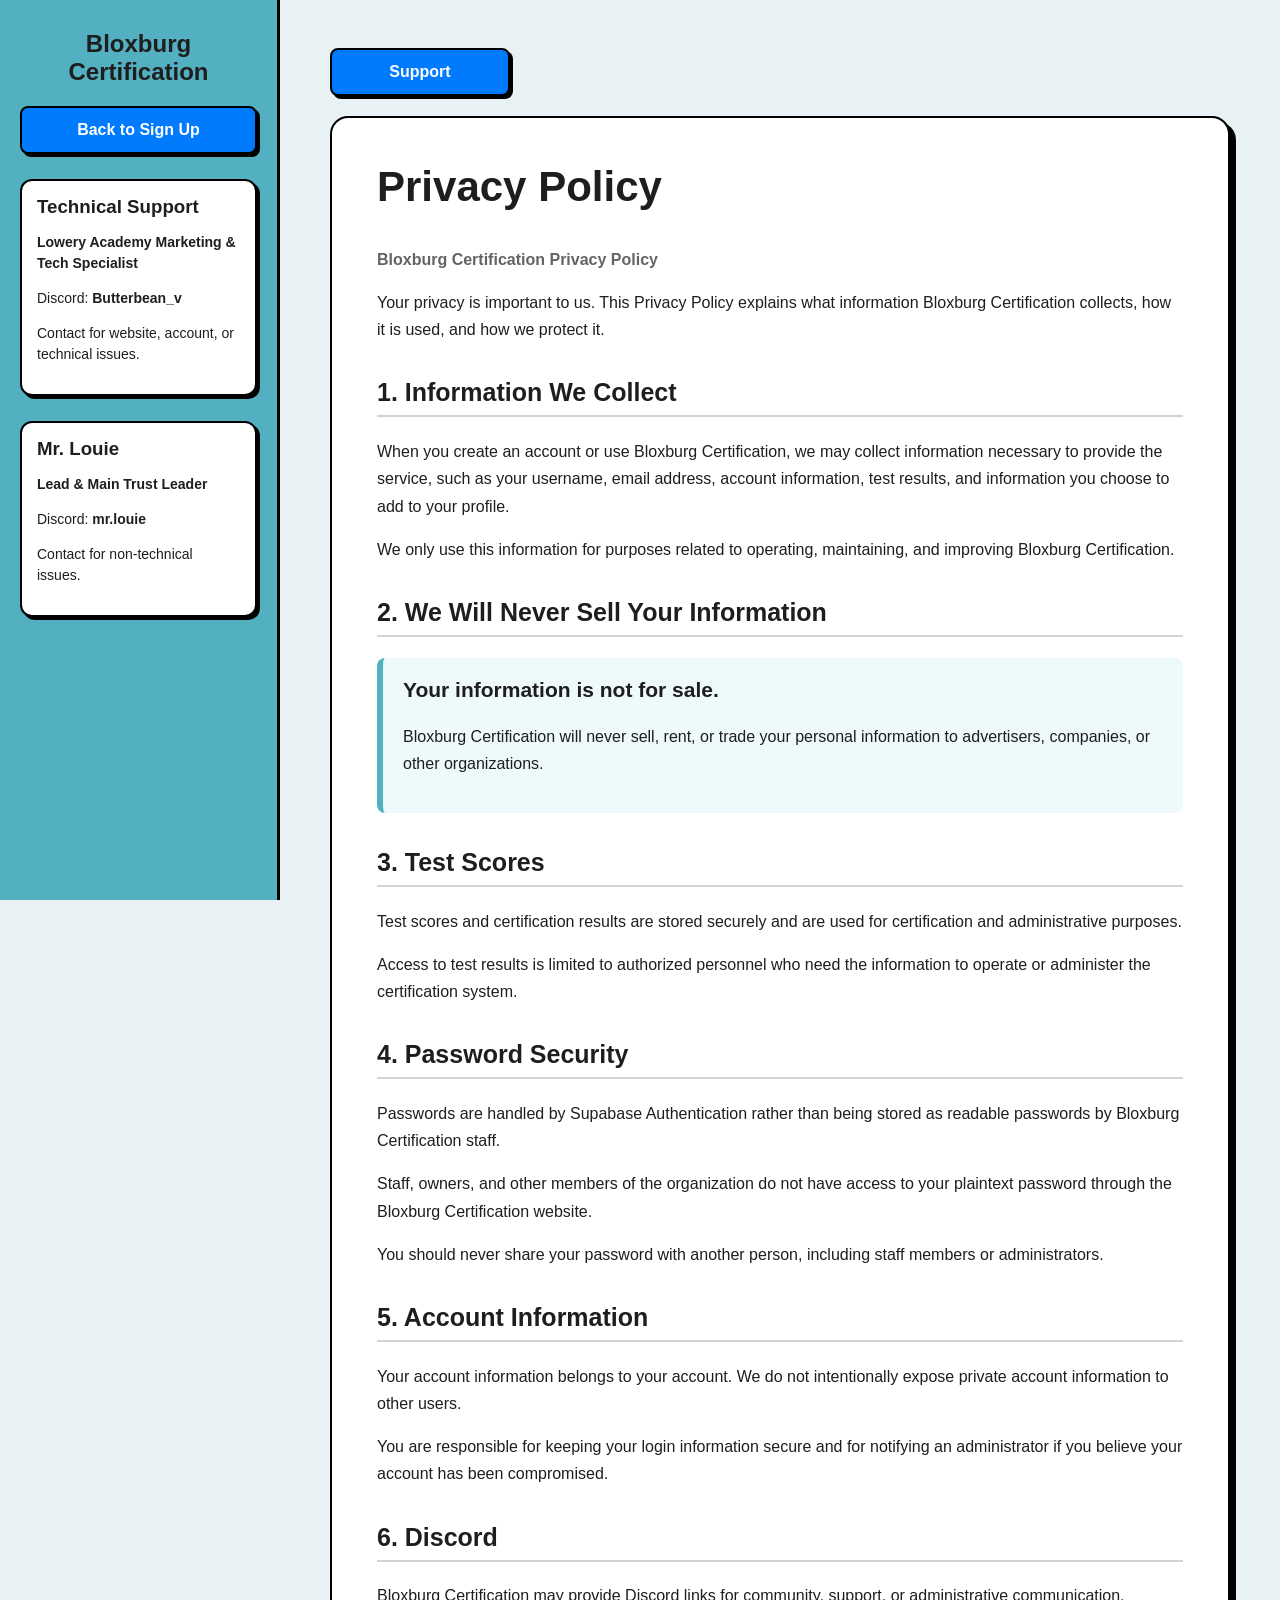
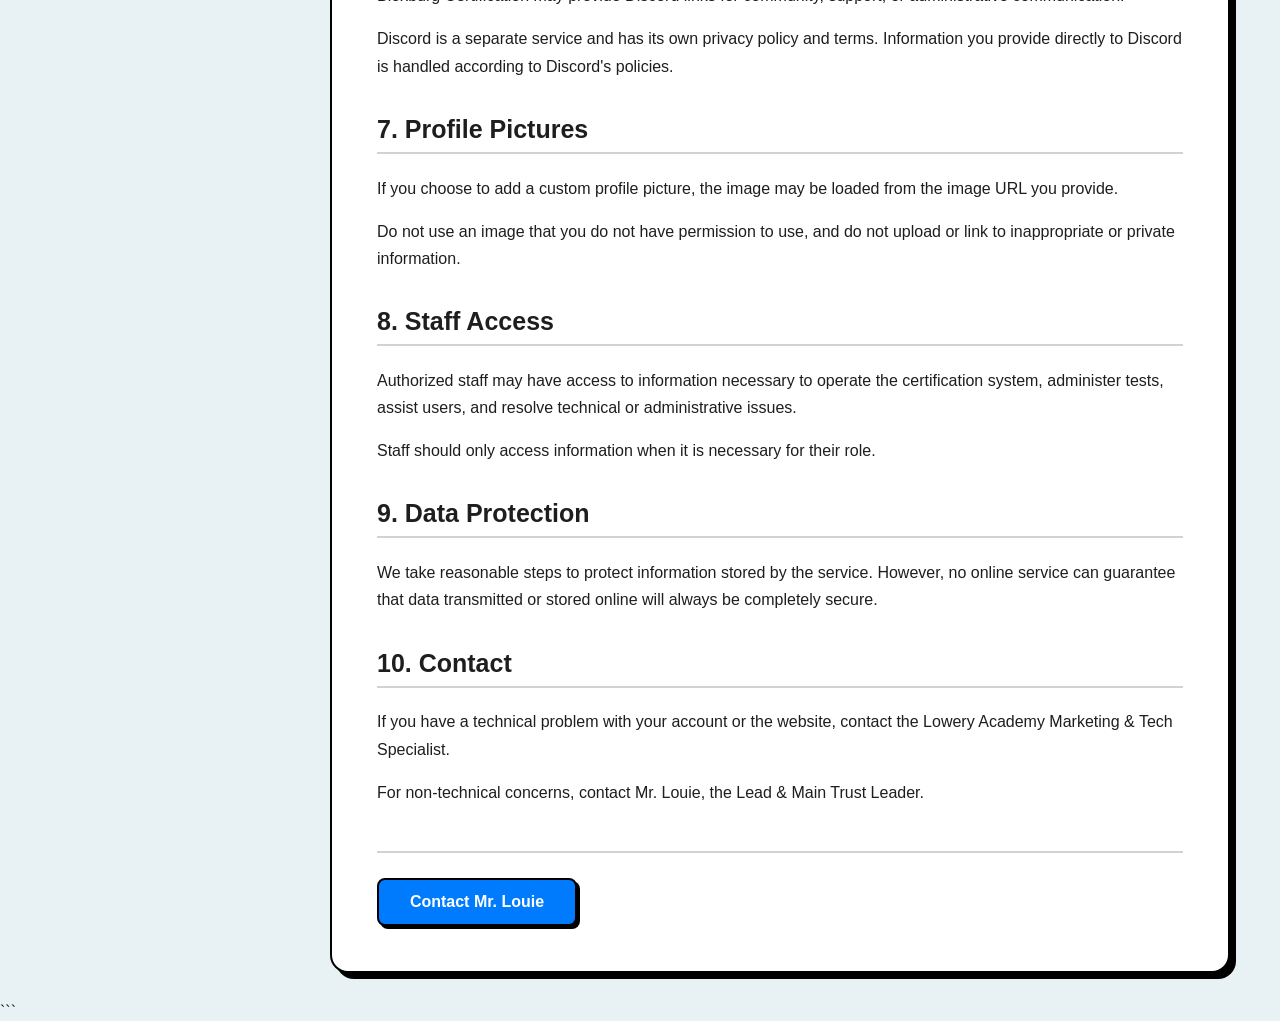
==== Docs.html @ 93dbc707 "added docs and style" ====
<!DOCTYPE html>

<html lang="en">
<head>
    <meta charset="UTF-8">
    <meta name="viewport" content="width=device-width, initial-scale=1.0">

```
<title>Privacy Policy - Bloxburg Certification</title>

<link rel="stylesheet" href="Docs.css">
```

</head>

<body>

```
<div id="SideBar">

    <h2>Bloxburg Certification</h2>

    <a href="signup.html">
        <button class="SideButton">Back to Sign Up</button>
    </a>

    <div class="ContactCard">

        <h3>Technical Support</h3>

        <p class="Role">
            Lowery Academy Marketing & Tech Specialist
        </p>

        <p>
            Discord: <strong>Butterbean_v</strong>
        </p>

        <p>
            Contact for website, account, or technical issues.
        </p>

    </div>

    <div class="ContactCard">

        <h3>Mr. Louie</h3>

        <p class="Role">
            Lead & Main Trust Leader
        </p>

        <p>
            Discord: <strong>mr.louie</strong>
        </p>

        <p>
            Contact for non-technical issues.
        </p>

    </div>

</div>


<main id="Document">

    <div id="TopBar">

        <a href="https://discord.com/users/1171585073271808067">
            <button class="BackButton">
               Support
            </button>
        </a>

    </div>


    <section class="Policy">

        <h1>Privacy Policy</h1>

        <p class="Updated">
            Bloxburg Certification Privacy Policy
        </p>

        <p>
            Your privacy is important to us. This Privacy Policy explains
            what information Bloxburg Certification collects, how it is
            used, and how we protect it.
        </p>


        <h2>1. Information We Collect</h2>

        <p>
            When you create an account or use Bloxburg Certification,
            we may collect information necessary to provide the service,
            such as your username, email address, account information,
            test results, and information you choose to add to your profile.
        </p>

        <p>
            We only use this information for purposes related to operating,
            maintaining, and improving Bloxburg Certification.
        </p>


        <h2>2. We Will Never Sell Your Information</h2>

        <div class="ImportantBox">

            <h3>Your information is not for sale.</h3>

            <p>
                Bloxburg Certification will never sell, rent, or trade your
                personal information to advertisers, companies, or other
                organizations.
            </p>

        </div>


        <h2>3. Test Scores</h2>

        <p>
            Test scores and certification results are stored securely and
            are used for certification and administrative purposes.
        </p>

        <p>
            Access to test results is limited to authorized personnel who
            need the information to operate or administer the certification
            system.
        </p>


        <h2>4. Password Security</h2>

        <p>
            Passwords are handled by Supabase Authentication rather than
            being stored as readable passwords by Bloxburg Certification
            staff.
        </p>

        <p>
            Staff, owners, and other members of the organization do not
            have access to your plaintext password through the
            Bloxburg Certification website.
        </p>

        <p>
            You should never share your password with another person,
            including staff members or administrators.
        </p>


        <h2>5. Account Information</h2>

        <p>
            Your account information belongs to your account. We do not
            intentionally expose private account information to other
            users.
        </p>

        <p>
            You are responsible for keeping your login information secure
            and for notifying an administrator if you believe your account
            has been compromised.
        </p>


        <h2>6. Discord</h2>

        <p>
            Bloxburg Certification may provide Discord links for community,
            support, or administrative communication.
        </p>

        <p>
            Discord is a separate service and has its own privacy policy
            and terms. Information you provide directly to Discord is
            handled according to Discord's policies.
        </p>


        <h2>7. Profile Pictures</h2>

        <p>
            If you choose to add a custom profile picture, the image may
            be loaded from the image URL you provide.
        </p>

        <p>
            Do not use an image that you do not have permission to use,
            and do not upload or link to inappropriate or private
            information.
        </p>


        <h2>8. Staff Access</h2>

        <p>
            Authorized staff may have access to information necessary to
            operate the certification system, administer tests, assist
            users, and resolve technical or administrative issues.
        </p>

        <p>
            Staff should only access information when it is necessary for
            their role.
        </p>


        <h2>9. Data Protection</h2>

        <p>
            We take reasonable steps to protect information stored by the
            service. However, no online service can guarantee that data
            transmitted or stored online will always be completely secure.
        </p>


        <h2>10. Contact</h2>

        <p>
            If you have a technical problem with your account or the
            website, contact the Lowery Academy Marketing & Tech
            Specialist.
        </p>

        <p>
            For non-technical concerns, contact Mr. Louie, the Lead &
            Main Trust Leader.
        </p>


        <div class="BottomButtons">

            <a href="https://discord.com/users/1147816486375784560">
                <button class="BackButton">
                    Contact Mr. Louie
                </button>
            </a>

        </div>

    </section>

</main>
```

</body>
</html>
---- Docs.css ----
* {
    box-sizing: border-box;
}

body {
    margin: 0;
    font-family: Arial, Helvetica, sans-serif;
    background-color: rgb(232, 242, 244);
    color: rgb(30, 30, 30);
}

/* SIDE BAR */

#SideBar {
    position: fixed;
    left: 0;
    top: 0;

    width: 280px;
    height: 100vh;

    padding: 30px 20px;

    background-color: rgb(82, 176, 193);
    border-right: 3px solid black;

    overflow-y: auto;
}

#SideBar h2 {
    margin-top: 0;
    text-align: center;
    font-size: 24px;
}

/* BUTTONS */

.SideButton,
.BackButton {
    width: 100%;
    padding: 13px 18px;

    border: 2px solid black;
    border-radius: 8px;

    background-color: #007BFE;
    color: white;

    font-size: 16px;
    font-weight: bold;

    cursor: pointer;

    box-shadow: 3px 3px 0 black;

    transition: 0.15s;
}

.SideButton:hover,
.BackButton:hover {
    transform: translateY(-2px);
    box-shadow: 5px 5px 0 black;
}

.SideButton:active,
.BackButton:active {
    transform: translateY(2px);
    box-shadow: 1px 1px 0 black;
}

/* CONTACT CARDS */

.ContactCard {
    margin-top: 25px;
    padding: 15px;

    background-color: white;

    border: 2px solid black;
    border-radius: 12px;

    box-shadow: 3px 3px 0 black;
}

.ContactCard h3 {
    margin-top: 0;
    margin-bottom: 8px;
}

.ContactCard p {
    font-size: 14px;
    line-height: 1.5;
}

.ContactCard .Role {
    font-weight: bold;
}

/* MAIN DOCUMENT */

#Document {
    margin-left: 280px;
    padding: 30px;
}

/* TOP BAR */

#TopBar {
    max-width: 900px;
    margin: 0 auto 20px auto;
}

#TopBar .BackButton {
    width: 180px;
}

/* POLICY */

.Policy {
    max-width: 900px;
    margin: 0 auto;

    padding: 45px;

    background-color: white;

    border: 2px solid black;
    border-radius: 18px;

    box-shadow: 6px 6px 0 black;
}

.Policy h1 {
    margin-top: 0;
    font-size: 42px;
}

.Policy h2 {
    margin-top: 35px;

    font-size: 25px;

    border-bottom: 2px solid rgb(210, 210, 210);

    padding-bottom: 8px;
}

.Policy p {
    font-size: 16px;
    line-height: 1.7;
}

/* UPDATED TEXT */

.Updated {
    color: rgb(100, 100, 100);
    font-weight: bold;
}

/* IMPORTANT PRIVACY BOX */

.ImportantBox {
    margin-top: 20px;
    padding: 20px;

    background-color: rgb(238, 249, 251);

    border-left: 6px solid rgb(82, 176, 193);
    border-radius: 8px;
}

.ImportantBox h3 {
    margin-top: 0;
    font-size: 21px;
}

/* BOTTOM BUTTON */

.BottomButtons {
    margin-top: 45px;

    padding-top: 25px;

    border-top: 2px solid rgb(210, 210, 210);
}

.BottomButtons .BackButton {
    width: 200px;
}

/* MOBILE */

@media (max-width: 750px) {

    #SideBar {
        position: relative;

        width: 100%;
        height: auto;

        border-right: none;
        border-bottom: 3px solid black;
    }

    #Document {
        margin-left: 0;
        padding: 15px;
    }

    .Policy {
        padding: 25px;
    }

    .Policy h1 {
        font-size: 32px;
    }
}
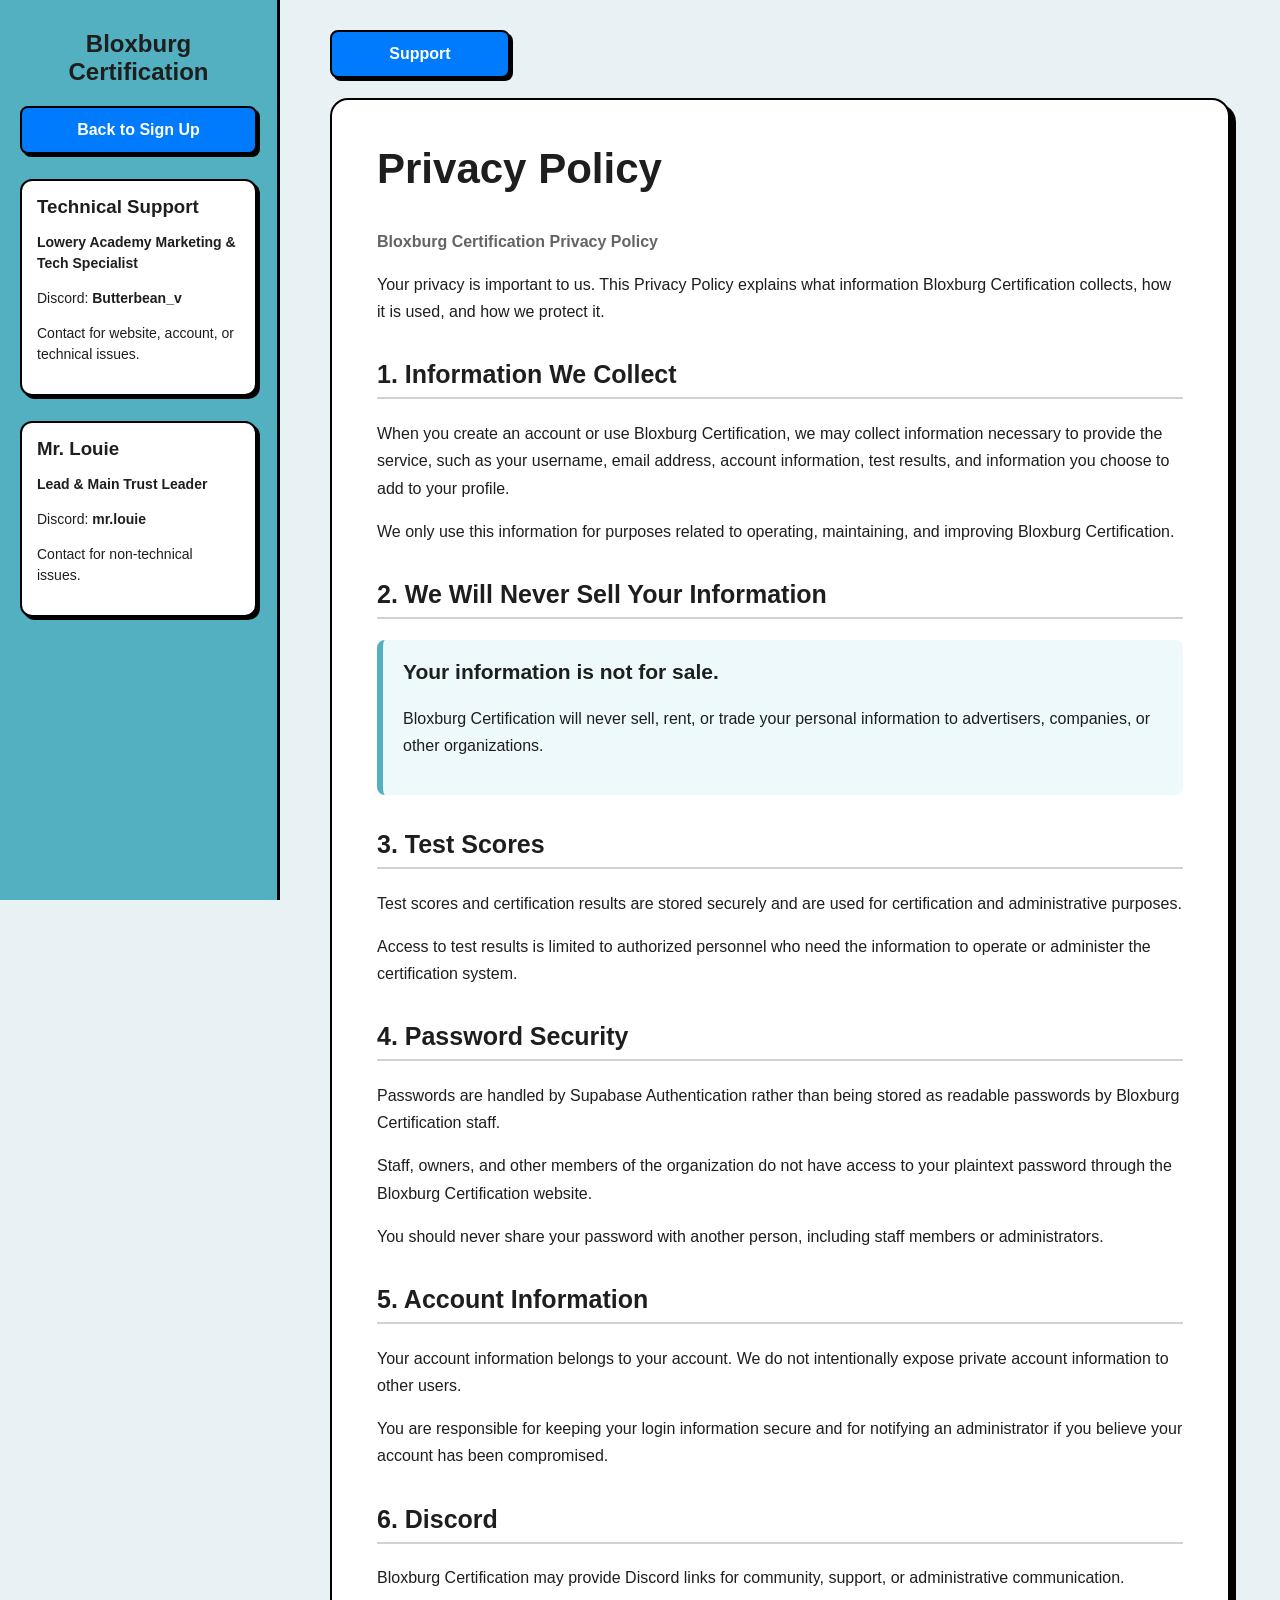
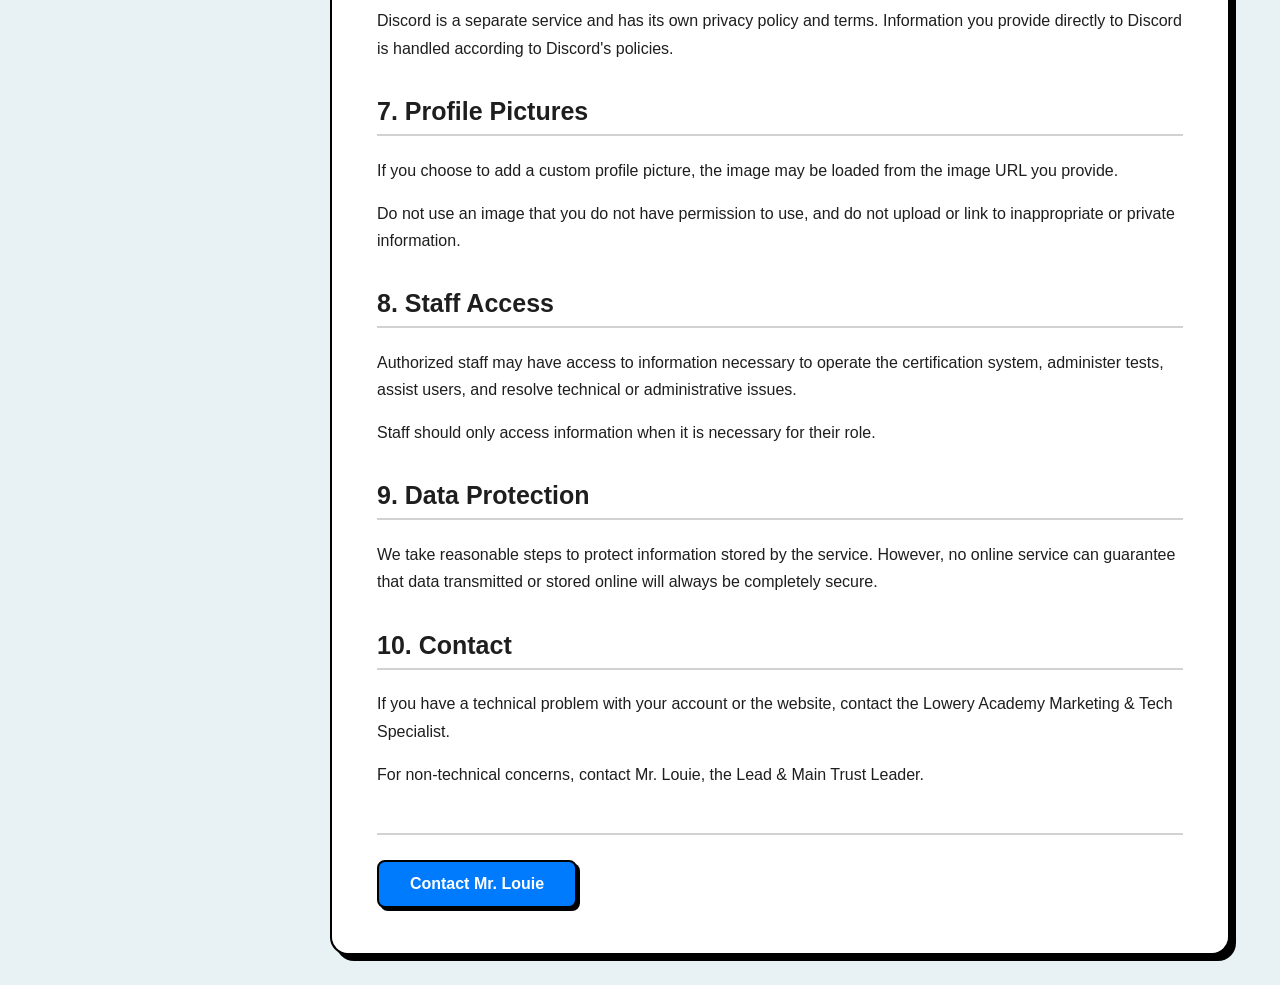
==== commit 280f67ec: "made it cooler" ====
--- a/Docs.html
+++ b/Docs.html
@@ -4,18 +4,18 @@
 <head>
     <meta charset="UTF-8">
     <meta name="viewport" content="width=device-width, initial-scale=1.0">
-
-```
+    <link rel="icon" href="Docs.png">
+
 <title>Privacy Policy - Bloxburg Certification</title>
 
 <link rel="stylesheet" href="Docs.css">
-```
+
 
 </head>
 
 <body>
 
-```
+
 <div id="SideBar">
 
     <h2>Bloxburg Certification</h2>
@@ -248,7 +248,6 @@
     </section>
 
 </main>
-```
 
 </body>
 </html>
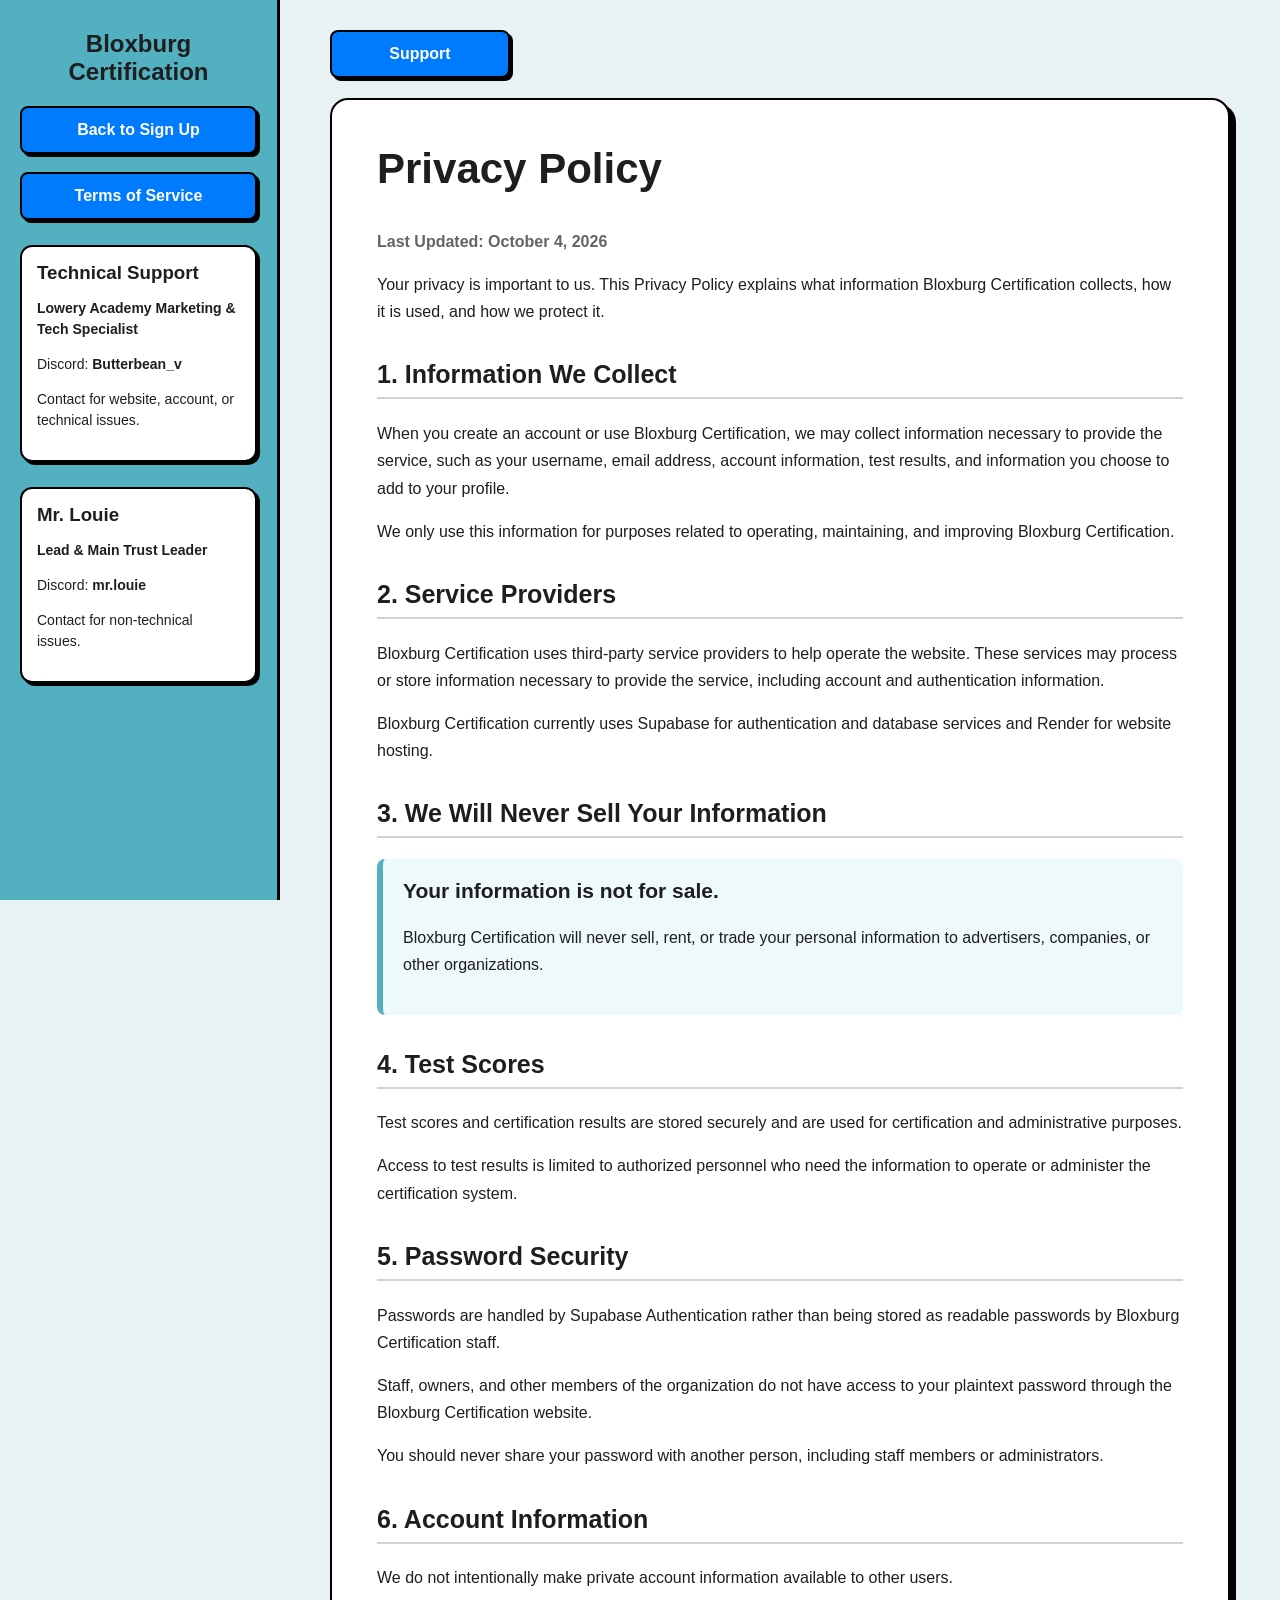
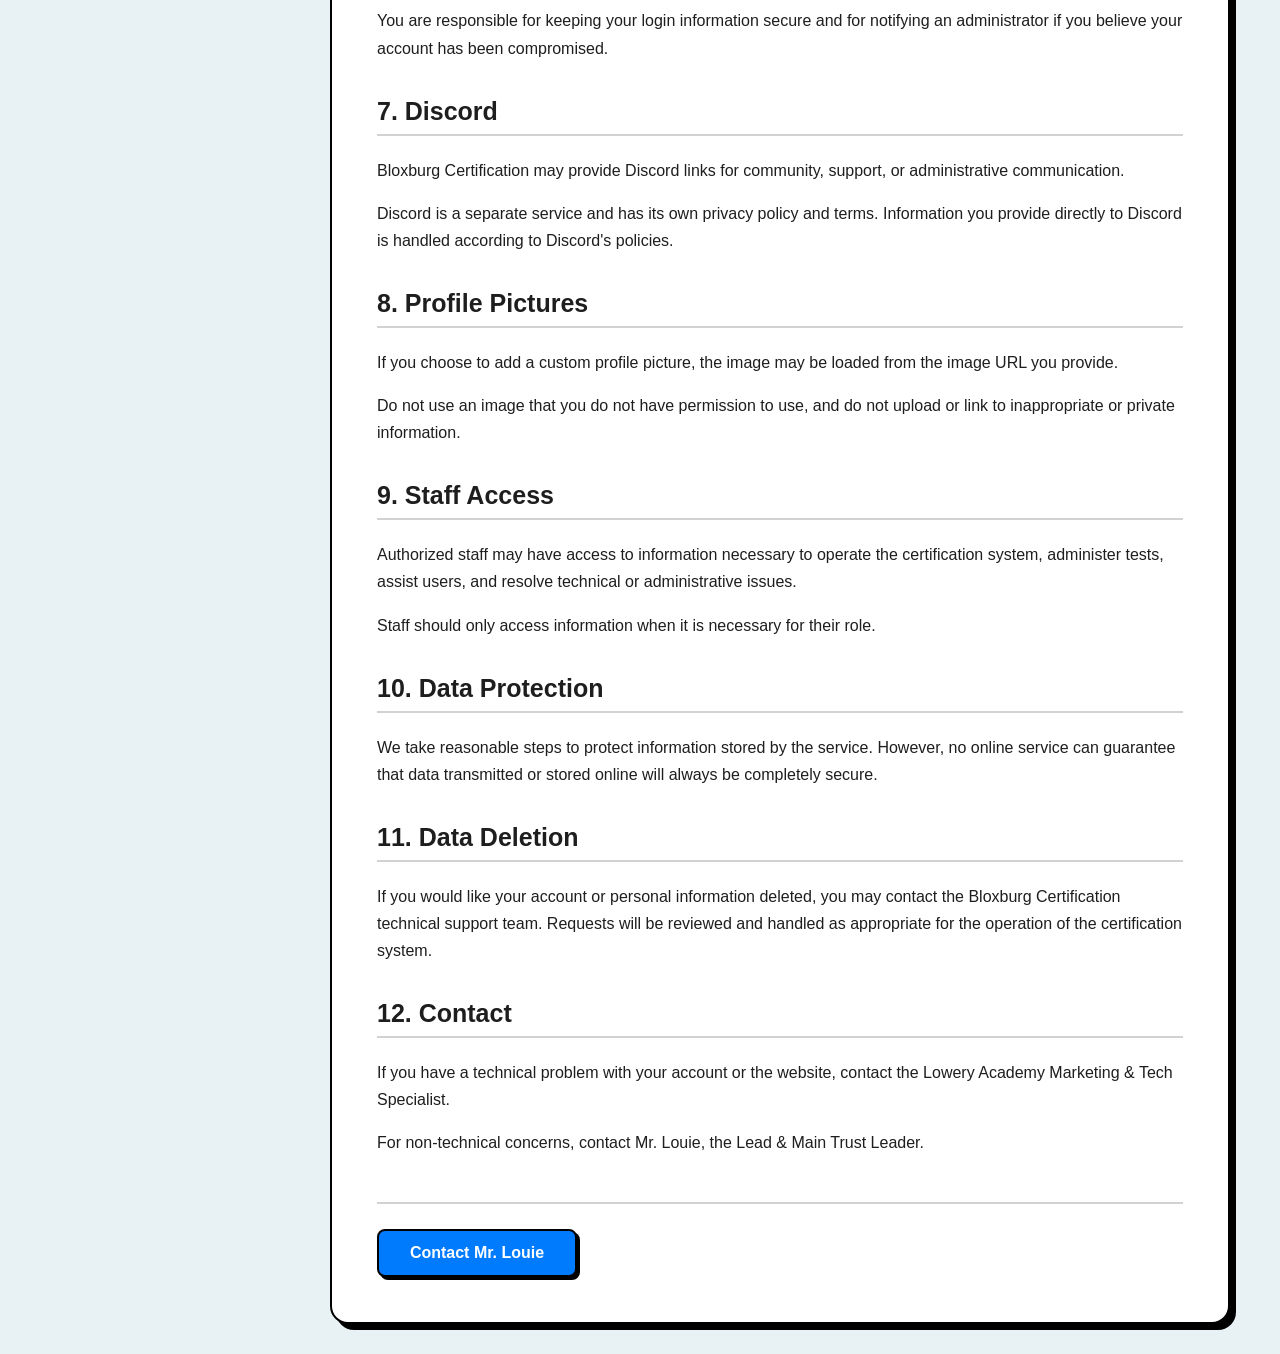
==== commit 8c057db2: "added terms and policys" ====
--- a/Docs.html
+++ b/Docs.html
@@ -1,10 +1,15 @@
 <!DOCTYPE html>
 
 <html lang="en">
+
 <head>
-    <meta charset="UTF-8">
-    <meta name="viewport" content="width=device-width, initial-scale=1.0">
-    <link rel="icon" href="Docs.png">
+
+
+<meta charset="UTF-8">
+
+<meta name="viewport" content="width=device-width, initial-scale=1.0">
+
+<link rel="icon" href="Docs.png">
 
 <title>Privacy Policy - Bloxburg Certification</title>
 
@@ -15,239 +20,278 @@
 
 <body>
 
-
 <div id="SideBar">
 
-    <h2>Bloxburg Certification</h2>
-
-    <a href="signup.html">
-        <button class="SideButton">Back to Sign Up</button>
+
+<h2>Bloxburg Certification</h2>
+
+<a href="signup.html">
+    <button class="SideButton">
+        Back to Sign Up
+    </button>
+</a>
+
+<br><br>
+
+<a href="Terms.html">
+    <button class="SideButton">
+        Terms of Service
+    </button>
+</a>
+
+
+<div class="ContactCard">
+
+    <h3>Technical Support</h3>
+
+    <p class="Role">
+        Lowery Academy Marketing & Tech Specialist
+    </p>
+
+    <p>
+        Discord: <strong>Butterbean_v</strong>
+    </p>
+
+    <p>
+        Contact for website, account, or technical issues.
+    </p>
+
+</div>
+
+
+<div class="ContactCard">
+
+    <h3>Mr. Louie</h3>
+
+    <p class="Role">
+        Lead & Main Trust Leader
+    </p>
+
+    <p>
+        Discord: <strong>mr.louie</strong>
+    </p>
+
+    <p>
+        Contact for non-technical issues.
+    </p>
+
+</div>
+
+
+</div>
+
+<main id="Document">
+
+<div id="TopBar">
+
+    <a href="https://discord.com/users/1171585073271808067">
+        <button class="BackButton">
+            Support
+        </button>
     </a>
 
-    <div class="ContactCard">
-
-        <h3>Technical Support</h3>
-
-        <p class="Role">
-            Lowery Academy Marketing & Tech Specialist
+</div>
+
+
+<section class="Policy">
+
+    <h1>Privacy Policy</h1>
+
+    <p class="Updated">
+        Last Updated: October 4, 2026
+    </p>
+
+
+    <p>
+        Your privacy is important to us. This Privacy Policy explains
+        what information Bloxburg Certification collects, how it is
+        used, and how we protect it.
+    </p>
+
+
+    <h2>1. Information We Collect</h2>
+
+    <p>
+        When you create an account or use Bloxburg Certification,
+        we may collect information necessary to provide the service,
+        such as your username, email address, account information,
+        test results, and information you choose to add to your profile.
+    </p>
+
+    <p>
+        We only use this information for purposes related to operating,
+        maintaining, and improving Bloxburg Certification.
+    </p>
+
+
+    <h2>2. Service Providers</h2>
+
+    <p>
+        Bloxburg Certification uses third-party service providers to
+        help operate the website. These services may process or store
+        information necessary to provide the service, including account
+        and authentication information.
+    </p>
+
+    <p>
+        Bloxburg Certification currently uses Supabase for authentication
+        and database services and Render for website hosting.
+    </p>
+
+
+    <h2>3. We Will Never Sell Your Information</h2>
+
+    <div class="ImportantBox">
+
+        <h3>Your information is not for sale.</h3>
+
+        <p>
+            Bloxburg Certification will never sell, rent, or trade your
+            personal information to advertisers, companies, or other
+            organizations.
         </p>
 
-        <p>
-            Discord: <strong>Butterbean_v</strong>
-        </p>
-
-        <p>
-            Contact for website, account, or technical issues.
-        </p>
-
     </div>
 
-    <div class="ContactCard">
-
-        <h3>Mr. Louie</h3>
-
-        <p class="Role">
-            Lead & Main Trust Leader
-        </p>
-
-        <p>
-            Discord: <strong>mr.louie</strong>
-        </p>
-
-        <p>
-            Contact for non-technical issues.
-        </p>
-
-    </div>
-
-</div>
-
-
-<main id="Document">
-
-    <div id="TopBar">
-
-        <a href="https://discord.com/users/1171585073271808067">
+
+    <h2>4. Test Scores</h2>
+
+    <p>
+        Test scores and certification results are stored securely and
+        are used for certification and administrative purposes.
+    </p>
+
+    <p>
+        Access to test results is limited to authorized personnel who
+        need the information to operate or administer the certification
+        system.
+    </p>
+
+
+    <h2>5. Password Security</h2>
+
+    <p>
+        Passwords are handled by Supabase Authentication rather than
+        being stored as readable passwords by Bloxburg Certification
+        staff.
+    </p>
+
+    <p>
+        Staff, owners, and other members of the organization do not
+        have access to your plaintext password through the
+        Bloxburg Certification website.
+    </p>
+
+    <p>
+        You should never share your password with another person,
+        including staff members or administrators.
+    </p>
+
+
+    <h2>6. Account Information</h2>
+
+    <p>
+        We do not intentionally make private account information
+        available to other users.
+    </p>
+
+    <p>
+        You are responsible for keeping your login information secure
+        and for notifying an administrator if you believe your account
+        has been compromised.
+    </p>
+
+
+    <h2>7. Discord</h2>
+
+    <p>
+        Bloxburg Certification may provide Discord links for community,
+        support, or administrative communication.
+    </p>
+
+    <p>
+        Discord is a separate service and has its own privacy policy
+        and terms. Information you provide directly to Discord is
+        handled according to Discord's policies.
+    </p>
+
+
+    <h2>8. Profile Pictures</h2>
+
+    <p>
+        If you choose to add a custom profile picture, the image may
+        be loaded from the image URL you provide.
+    </p>
+
+    <p>
+        Do not use an image that you do not have permission to use,
+        and do not upload or link to inappropriate or private
+        information.
+    </p>
+
+
+    <h2>9. Staff Access</h2>
+
+    <p>
+        Authorized staff may have access to information necessary to
+        operate the certification system, administer tests, assist
+        users, and resolve technical or administrative issues.
+    </p>
+
+    <p>
+        Staff should only access information when it is necessary for
+        their role.
+    </p>
+
+
+    <h2>10. Data Protection</h2>
+
+    <p>
+        We take reasonable steps to protect information stored by the
+        service. However, no online service can guarantee that data
+        transmitted or stored online will always be completely secure.
+    </p>
+
+
+    <h2>11. Data Deletion</h2>
+
+    <p>
+        If you would like your account or personal information deleted,
+        you may contact the Bloxburg Certification technical support
+        team. Requests will be reviewed and handled as appropriate for
+        the operation of the certification system.
+    </p>
+
+
+    <h2>12. Contact</h2>
+
+    <p>
+        If you have a technical problem with your account or the
+        website, contact the Lowery Academy Marketing & Tech
+        Specialist.
+    </p>
+
+    <p>
+        For non-technical concerns, contact Mr. Louie, the Lead &
+        Main Trust Leader.
+    </p>
+
+
+    <div class="BottomButtons">
+
+        <a href="https://discord.com/users/1147816486375784560">
             <button class="BackButton">
-               Support
+                Contact Mr. Louie
             </button>
         </a>
 
     </div>
 
-
-    <section class="Policy">
-
-        <h1>Privacy Policy</h1>
-
-        <p class="Updated">
-            Bloxburg Certification Privacy Policy
-        </p>
-
-        <p>
-            Your privacy is important to us. This Privacy Policy explains
-            what information Bloxburg Certification collects, how it is
-            used, and how we protect it.
-        </p>
-
-
-        <h2>1. Information We Collect</h2>
-
-        <p>
-            When you create an account or use Bloxburg Certification,
-            we may collect information necessary to provide the service,
-            such as your username, email address, account information,
-            test results, and information you choose to add to your profile.
-        </p>
-
-        <p>
-            We only use this information for purposes related to operating,
-            maintaining, and improving Bloxburg Certification.
-        </p>
-
-
-        <h2>2. We Will Never Sell Your Information</h2>
-
-        <div class="ImportantBox">
-
-            <h3>Your information is not for sale.</h3>
-
-            <p>
-                Bloxburg Certification will never sell, rent, or trade your
-                personal information to advertisers, companies, or other
-                organizations.
-            </p>
-
-        </div>
-
-
-        <h2>3. Test Scores</h2>
-
-        <p>
-            Test scores and certification results are stored securely and
-            are used for certification and administrative purposes.
-        </p>
-
-        <p>
-            Access to test results is limited to authorized personnel who
-            need the information to operate or administer the certification
-            system.
-        </p>
-
-
-        <h2>4. Password Security</h2>
-
-        <p>
-            Passwords are handled by Supabase Authentication rather than
-            being stored as readable passwords by Bloxburg Certification
-            staff.
-        </p>
-
-        <p>
-            Staff, owners, and other members of the organization do not
-            have access to your plaintext password through the
-            Bloxburg Certification website.
-        </p>
-
-        <p>
-            You should never share your password with another person,
-            including staff members or administrators.
-        </p>
-
-
-        <h2>5. Account Information</h2>
-
-        <p>
-            Your account information belongs to your account. We do not
-            intentionally expose private account information to other
-            users.
-        </p>
-
-        <p>
-            You are responsible for keeping your login information secure
-            and for notifying an administrator if you believe your account
-            has been compromised.
-        </p>
-
-
-        <h2>6. Discord</h2>
-
-        <p>
-            Bloxburg Certification may provide Discord links for community,
-            support, or administrative communication.
-        </p>
-
-        <p>
-            Discord is a separate service and has its own privacy policy
-            and terms. Information you provide directly to Discord is
-            handled according to Discord's policies.
-        </p>
-
-
-        <h2>7. Profile Pictures</h2>
-
-        <p>
-            If you choose to add a custom profile picture, the image may
-            be loaded from the image URL you provide.
-        </p>
-
-        <p>
-            Do not use an image that you do not have permission to use,
-            and do not upload or link to inappropriate or private
-            information.
-        </p>
-
-
-        <h2>8. Staff Access</h2>
-
-        <p>
-            Authorized staff may have access to information necessary to
-            operate the certification system, administer tests, assist
-            users, and resolve technical or administrative issues.
-        </p>
-
-        <p>
-            Staff should only access information when it is necessary for
-            their role.
-        </p>
-
-
-        <h2>9. Data Protection</h2>
-
-        <p>
-            We take reasonable steps to protect information stored by the
-            service. However, no online service can guarantee that data
-            transmitted or stored online will always be completely secure.
-        </p>
-
-
-        <h2>10. Contact</h2>
-
-        <p>
-            If you have a technical problem with your account or the
-            website, contact the Lowery Academy Marketing & Tech
-            Specialist.
-        </p>
-
-        <p>
-            For non-technical concerns, contact Mr. Louie, the Lead &
-            Main Trust Leader.
-        </p>
-
-
-        <div class="BottomButtons">
-
-            <a href="https://discord.com/users/1147816486375784560">
-                <button class="BackButton">
-                    Contact Mr. Louie
-                </button>
-            </a>
-
-        </div>
-
-    </section>
+</section>
+
 
 </main>
 
 </body>
+
 </html>
